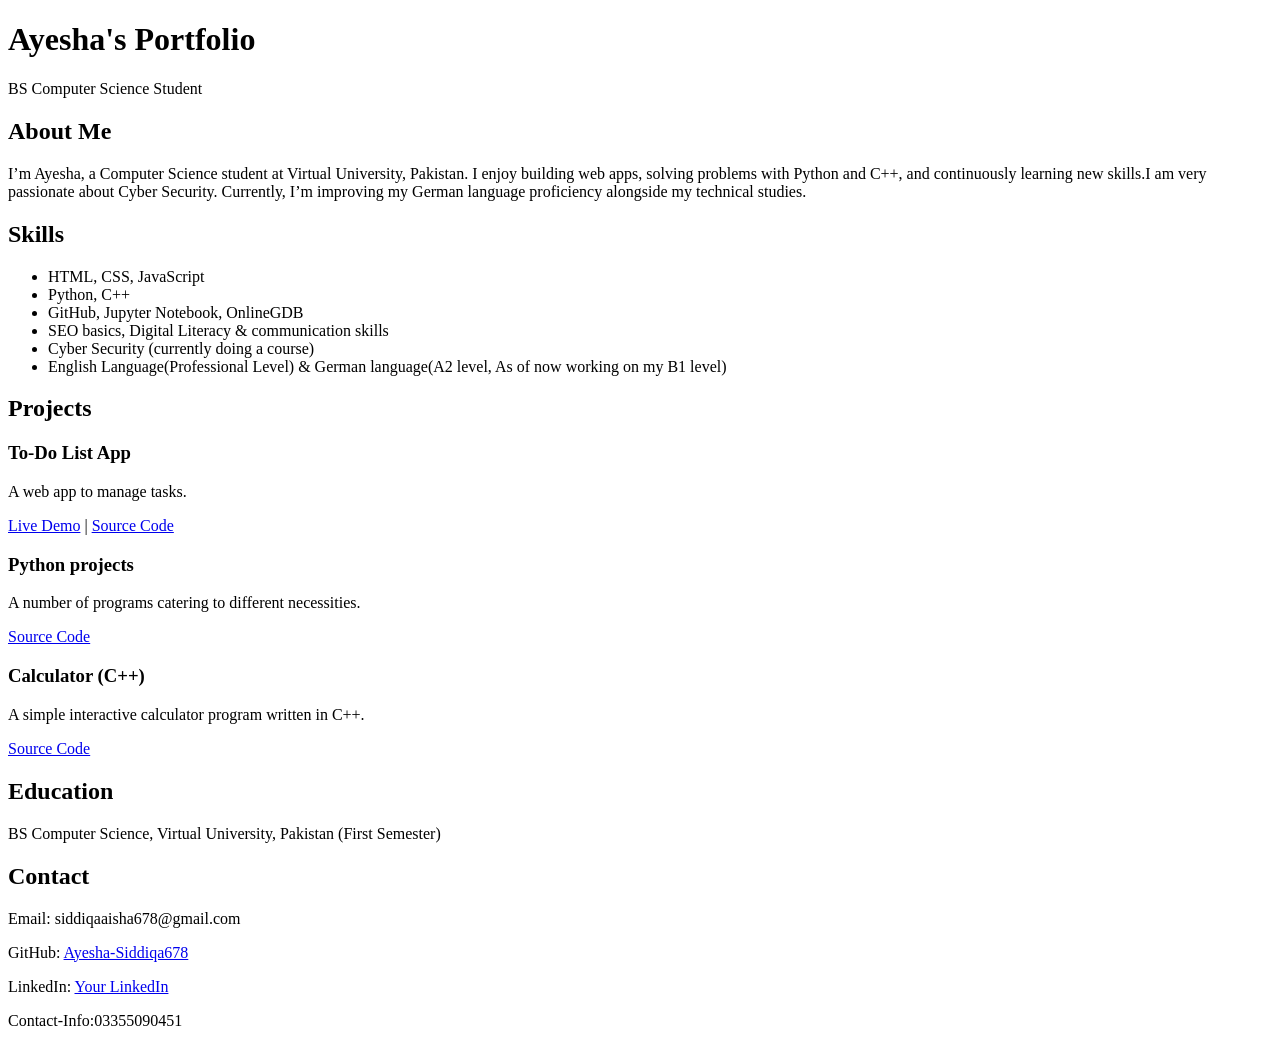
==== index.html @ d8ab42fb "Create index.html" ====
<!DOCTYPE html>
<html lang="en">
<head>
  <meta charset="UTF-8">
  <title>Ayesha Siddiqa's Portfolio</title>
  <link rel="stylesheet" href="style.css">
</head>
<body>
  <header>
    <h1>Ayesha's Portfolio</h1>
    <p>BS Computer Science Student</p>
  </header>

  <section id="about">
    <h2>About Me</h2>
    <p>I’m Ayesha, a Computer Science student at Virtual University, Pakistan. 
       I enjoy building web apps, solving problems with Python and C++, and continuously learning new skills.I am very passionate about Cyber Security. 
       Currently, I’m improving my German language proficiency alongside my technical studies.</p>
  </section>

  <section id="skills">
    <h2>Skills</h2>
    <ul>
      <li>HTML, CSS, JavaScript</li>
      <li>Python, C++</li>
      <li>GitHub, Jupyter Notebook, OnlineGDB</li>
      <li>SEO basics, Digital Literacy & communication skills</li>
      <li>Cyber Security (currently doing a course)</li>
      <li>English Language(Professional Level) & German language(A2 level, As of now working on my B1 level)</li>
    </ul>
  </section>

  <section id="projects">
    <h2>Projects</h2>
    <div class="project">
      <h3>To-Do List App</h3>
      <p>A web app to manage tasks.</p>
      <p><a href="https://Ayesha-Siddiqa678.github.io/to-do-list">Live Demo</a> | 
         <a href="https://github.com/Ayesha-Siddiqa678/to-do-list">Source Code</a></p>
    </div>

    <div class="project">
      <h3>Python projects</h3>
      <p>A number of programs catering to different necessities.</p>
      <p><a href="https://github.com/Ayesha-Siddiqa678/Python_projects">Source Code</a></p>
    </div>

    <div class="project">
      <h3>Calculator (C++)</h3>
      <p>A simple interactive calculator program written in C++.</p>
      <p><a href="https://github.com/Ayesha-Siddiqa678/calculator-cpp">Source Code</a></p>
    </div>
  </section>

  <section id="education">
    <h2>Education</h2>
    <p>BS Computer Science, Virtual University, Pakistan (First Semester)</p>
  </section>

  <section id="contact">
    <h2>Contact</h2>
    <p>Email: siddiqaaisha678@gmail.com</p>
    <p>GitHub: <a href="https://github.com/Ayesha-Siddiqa678">Ayesha-Siddiqa678</a></p>
    <p>LinkedIn: <a href="https://linkedin.com/in/ayesha-siddiqa-517304375/">Your LinkedIn</a></p>
    <p>Contact-Info:03355090451 </p>
  </section>
</body>
</html>
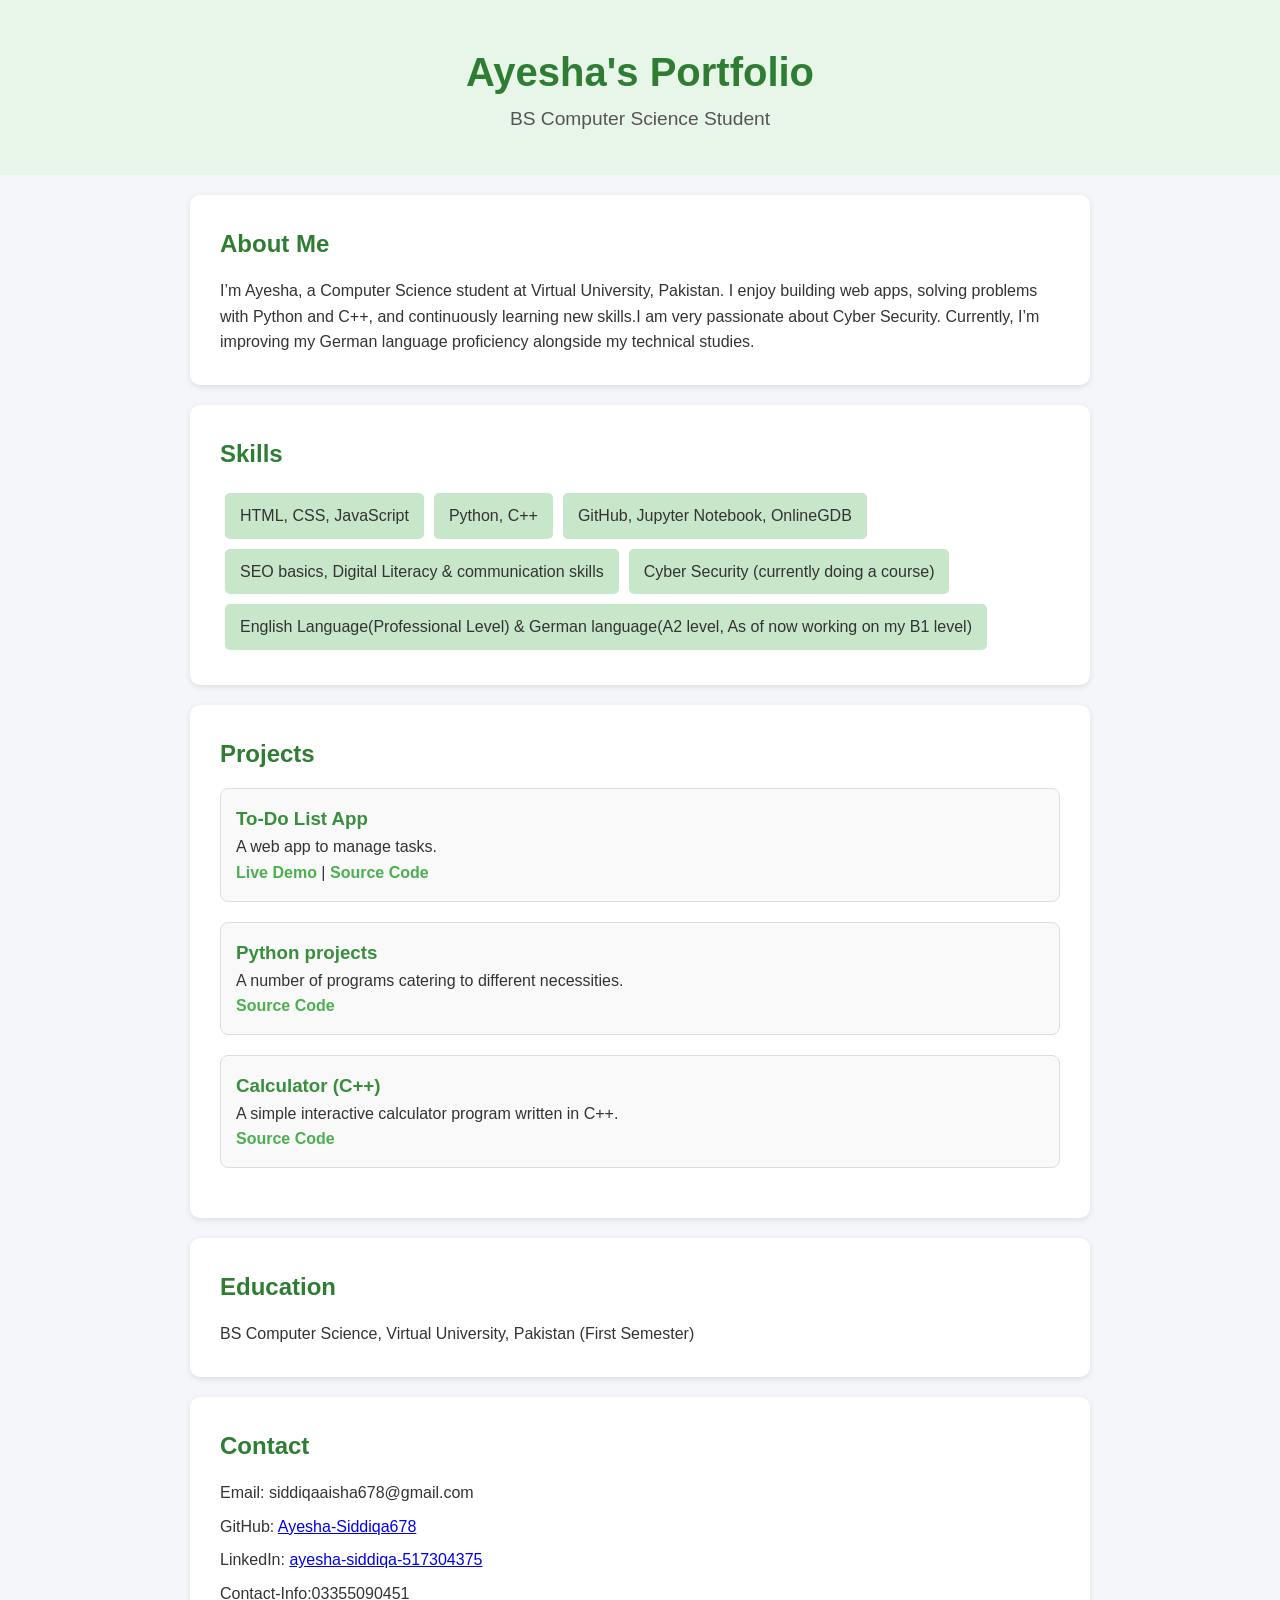
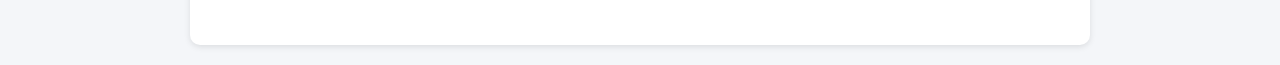
==== commit 72906cd8: "Update index.html" ====
--- a/index.html
+++ b/index.html
@@ -32,6 +32,7 @@
 
   <section id="projects">
     <h2>Projects</h2>
+    <div class="project-grid">
     <div class="project">
       <h3>To-Do List App</h3>
       <p>A web app to manage tasks.</p>
@@ -49,6 +50,7 @@
       <h3>Calculator (C++)</h3>
       <p>A simple interactive calculator program written in C++.</p>
       <p><a href="https://github.com/Ayesha-Siddiqa678/calculator-cpp">Source Code</a></p>
+      </div>    
     </div>
   </section>
 
@@ -61,7 +63,7 @@
     <h2>Contact</h2>
     <p>Email: siddiqaaisha678@gmail.com</p>
     <p>GitHub: <a href="https://github.com/Ayesha-Siddiqa678">Ayesha-Siddiqa678</a></p>
-    <p>LinkedIn: <a href="https://linkedin.com/in/ayesha-siddiqa-517304375/">Your LinkedIn</a></p>
+    <p>LinkedIn: <a href="https://linkedin.com/in/ayesha-siddiqa-517304375/">ayesha-siddiqa-517304375</a></p>
     <p>Contact-Info:03355090451 </p>
   </section>
 </body>
--- a/style.css
+++ b/style.css
@@ -0,0 +1,114 @@
+* {
+  margin: 0;
+  padding: 0;
+  box-sizing: border-box;
+}
+
+
+body {
+  font-family: 'Segoe UI', Arial, sans-serif;
+  background: #f4f6f9;
+  color: #333;
+  line-height: 1.6;
+}
+
+nav {
+  background: #4CAF50;
+  padding: 15px;
+  text-align: center;
+}
+
+nav a {
+  color: white;
+  margin: 0 15px;
+  text-decoration: none;
+  font-weight: bold;
+}
+
+nav a:hover {
+  text-decoration: underline;
+}
+
+header {
+  text-align: center;
+  padding: 40px 20px;
+  background: #e8f5e9;
+}
+
+header h1 {
+  font-size: 2.5em;
+  color: #2e7d32;
+}
+
+header p {
+  font-size: 1.2em;
+  color: #555;
+}
+
+section {
+  padding: 30px;
+  margin: 20px auto;
+  max-width: 900px;
+  background: white;
+  border-radius: 10px;
+  box-shadow: 0 2px 6px rgba(0,0,0,0.1);
+}
+
+section h2 {
+  color: #2e7d32;
+  margin-bottom: 15px;
+}
+
+#skills ul {
+  list-style: none;
+  display: flex;
+  flex-wrap: wrap;
+}
+
+#skills li {
+  background: #c8e6c9;
+  margin: 5px;
+  padding: 10px 15px;
+  border-radius: 5px;
+}
+
+.project {
+  background: #f9f9f9;
+  border: 1px solid #ddd;
+  border-radius: 8px;
+  padding: 15px;
+  margin-bottom: 20px;
+  transition: transform 0.2s;
+}
+
+.project:hover {
+  transform: scale(1.02);
+}
+
+.project h3 {
+  color: #388e3c;
+}
+
+.project a {
+  color: #4CAF50;
+  text-decoration: none;
+  font-weight: bold;
+}
+
+.project a:hover {
+  text-decoration: underline;
+}
+
+#contact p {
+  margin: 8px 0;
+}
+
+@media (max-width: 768px) {
+  nav {
+    display: flex;
+    flex-direction: column;
+  }
+  #skills ul {
+    flex-direction: column;
+  }
+}
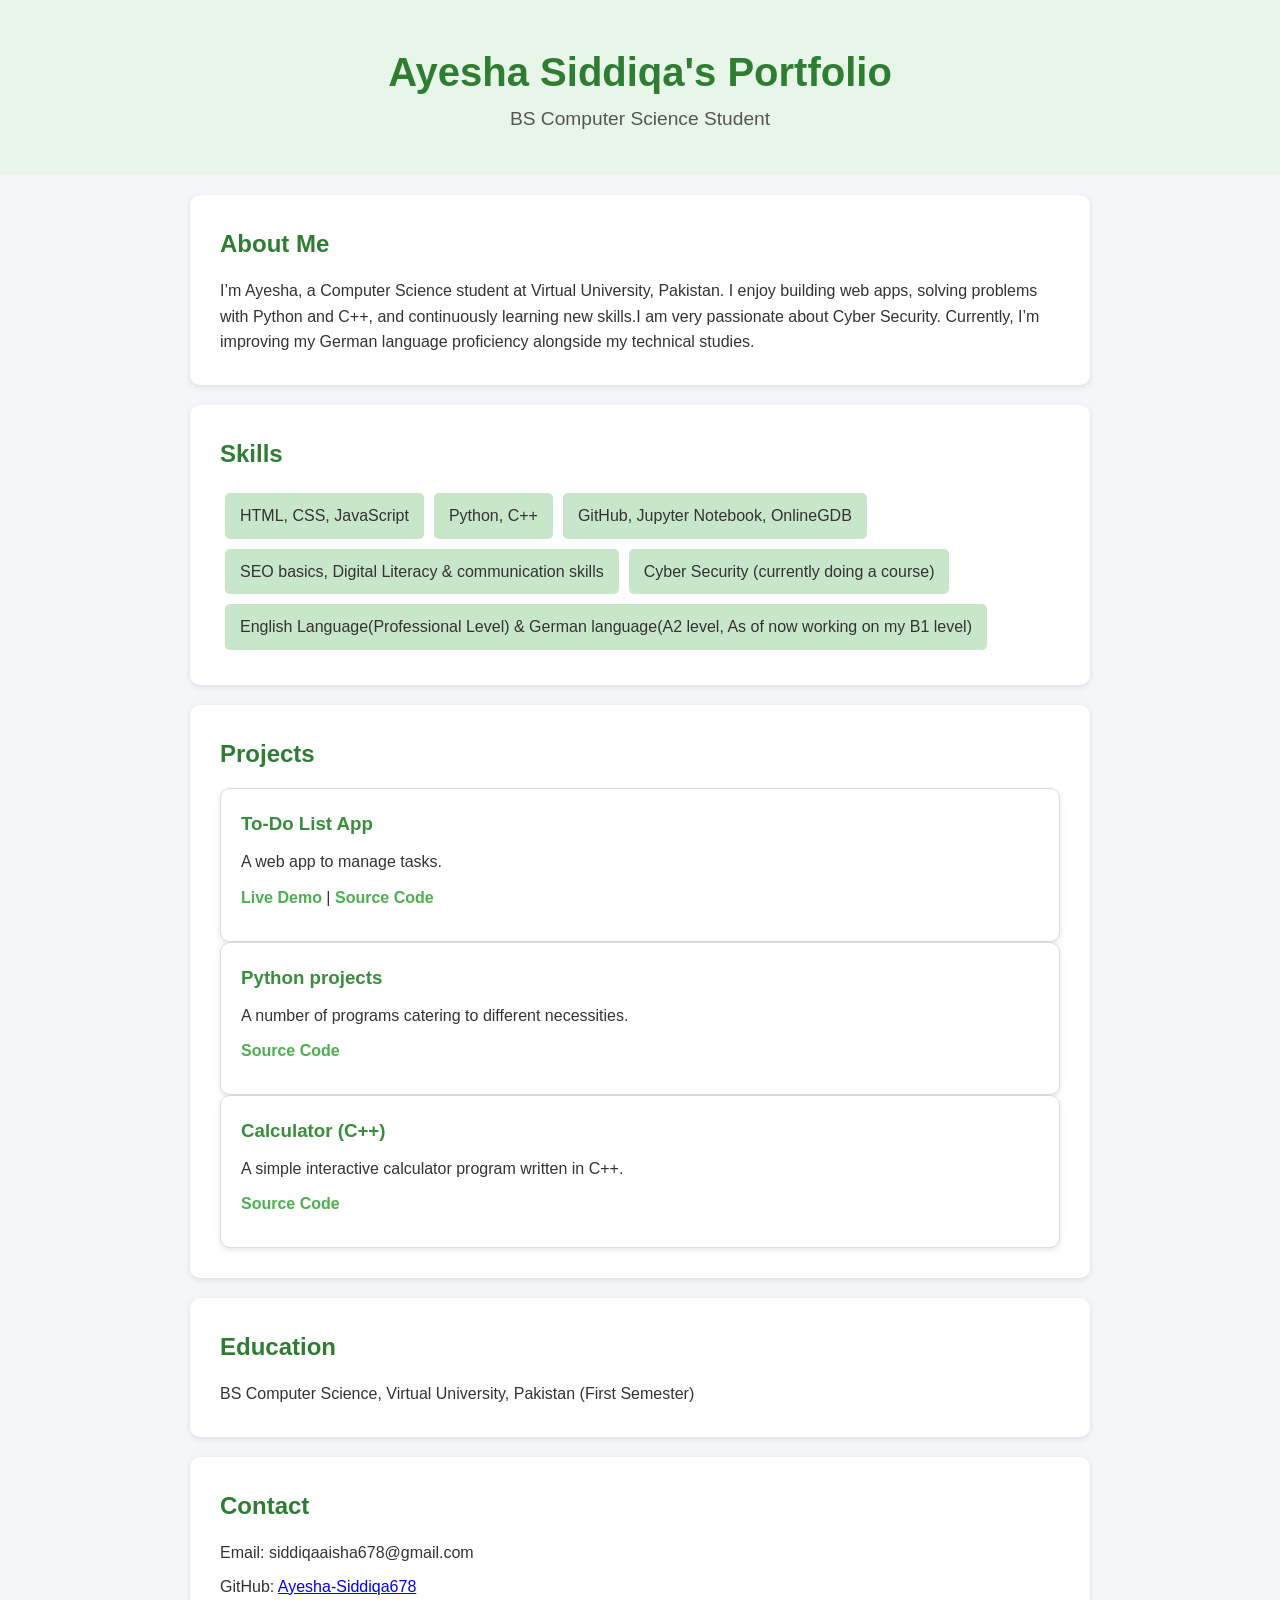
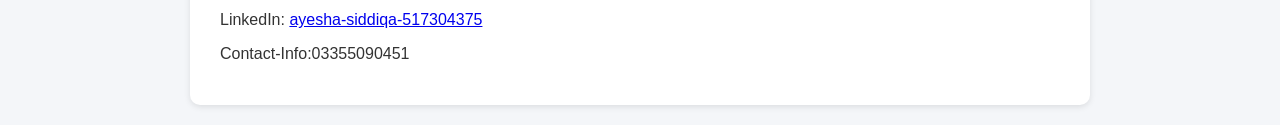
==== commit 15fc537c: "Update index.html" ====
--- a/index.html
+++ b/index.html
@@ -7,7 +7,7 @@
 </head>
 <body>
   <header>
-    <h1>Ayesha's Portfolio</h1>
+    <h1>Ayesha Siddiqa's Portfolio</h1>
     <p>BS Computer Science Student</p>
   </header>
 
--- a/style.css
+++ b/style.css
@@ -71,22 +71,32 @@
   padding: 10px 15px;
   border-radius: 5px;
 }
+.projects-grid {
+  display: grid; 
+  grid-template-columns: repeat(auto-fit, minmax(280px, 1fr)); 
+  gap: 20px; 
+  margin-top: 20px; }
 
 .project {
-  background: #f9f9f9;
+  background: #ffffff;
   border: 1px solid #ddd;
-  border-radius: 8px;
-  padding: 15px;
-  margin-bottom: 20px;
-  transition: transform 0.2s;
+  border-radius: 10px;
+  padding: 20px;
+  box-shadow: 0 2px 6px rgba(0,0,0,0.1);
+  transition: transform 0.2s, box-shadow 0.2s;
 }
 
 .project:hover {
-  transform: scale(1.02);
+  transform: translateY(-5px);
+  box-shadow: 0 4px 12px rgba(0,0,0,0.15);
 }
 
 .project h3 {
   color: #388e3c;
+  margin-bottom: 10px;
+}
+.project p{
+  margin-bottom: 10px
 }
 
 .project a {
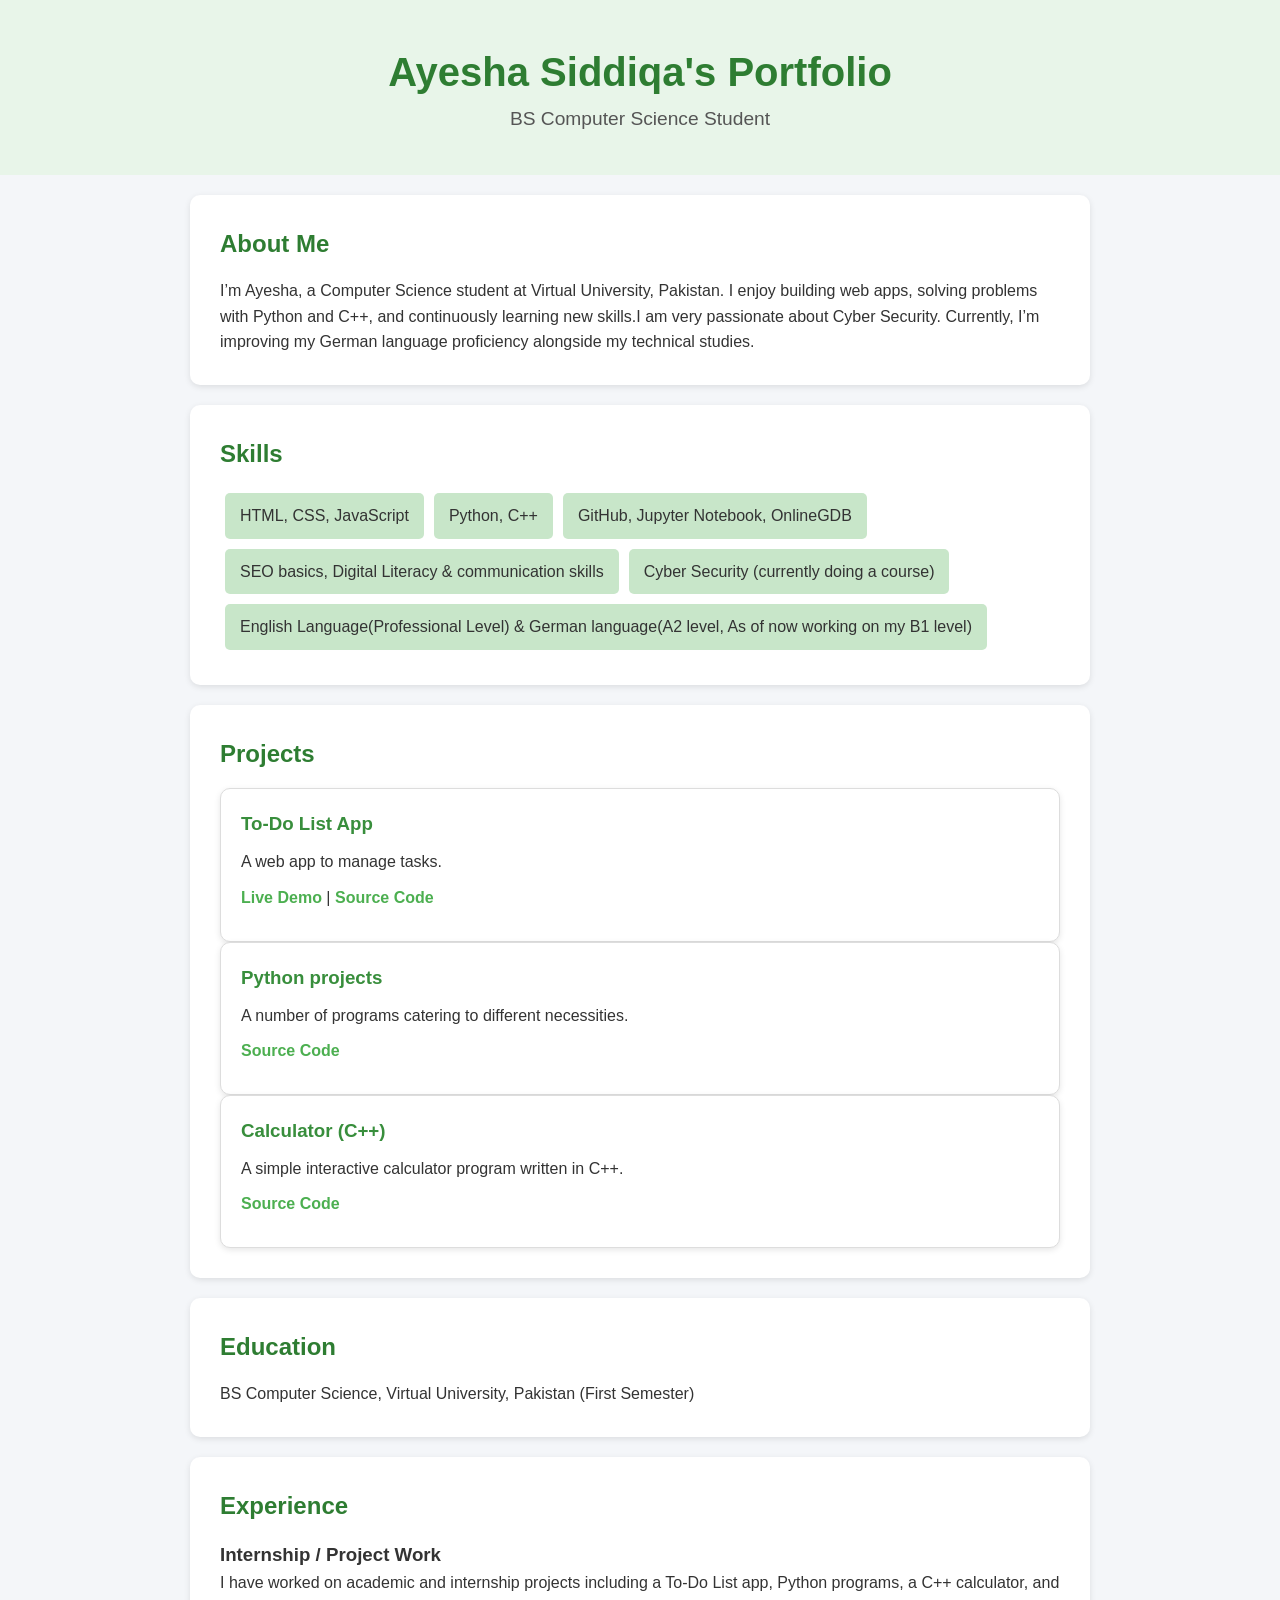
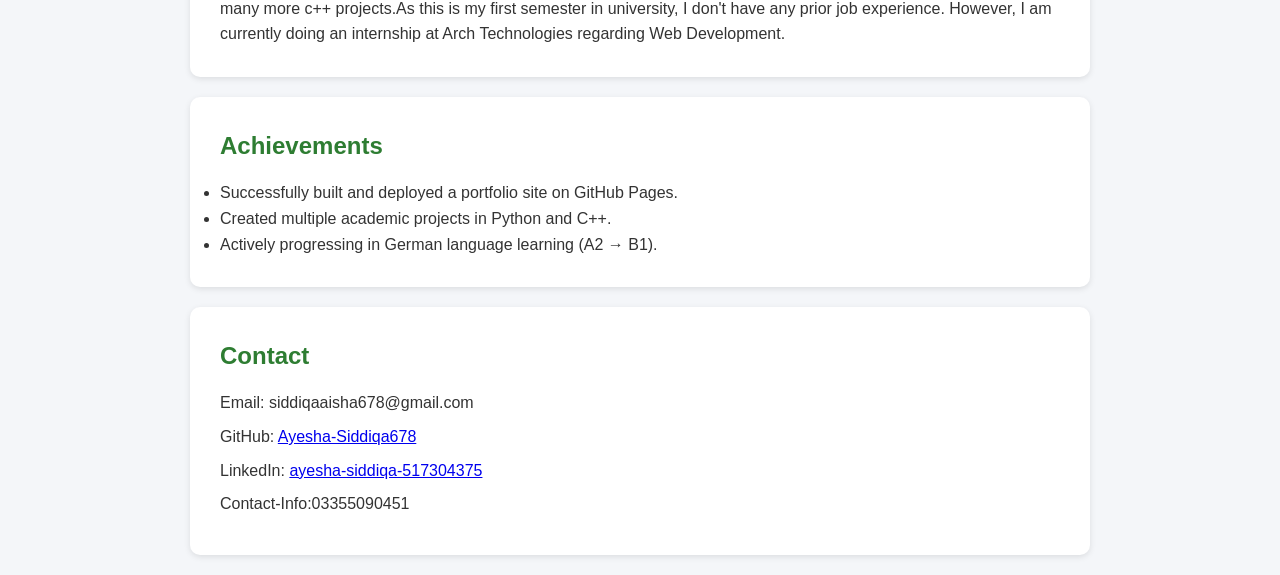
==== commit 387234aa: "Update index.html" ====
--- a/index.html
+++ b/index.html
@@ -58,6 +58,25 @@
     <h2>Education</h2>
     <p>BS Computer Science, Virtual University, Pakistan (First Semester)</p>
   </section>
+ 
+  <section id="experience">
+  <h2>Experience</h2>
+  <div class="experience-item">
+    <h3>Internship / Project Work</h3>
+    <p>I have worked on academic and internship projects including a To-Do List app, Python programs, a C++ calculator, and many more c++ projects.As this is my first semester in university, I don't have any prior job experience. However, I am currently doing an internship at Arch Technologies regarding Web Development.</p>
+  </div>
+
+  </section>
+
+<section id="achievements">
+  <h2>Achievements</h2>
+  <ul>
+    <li>Successfully built and deployed a portfolio site on GitHub Pages.</li>
+    <li>Created multiple academic projects in Python and C++.</li>
+    <li>Actively progressing in German language learning (A2 → B1).</li>
+  </ul>
+</section>
+
 
   <section id="contact">
     <h2>Contact</h2>
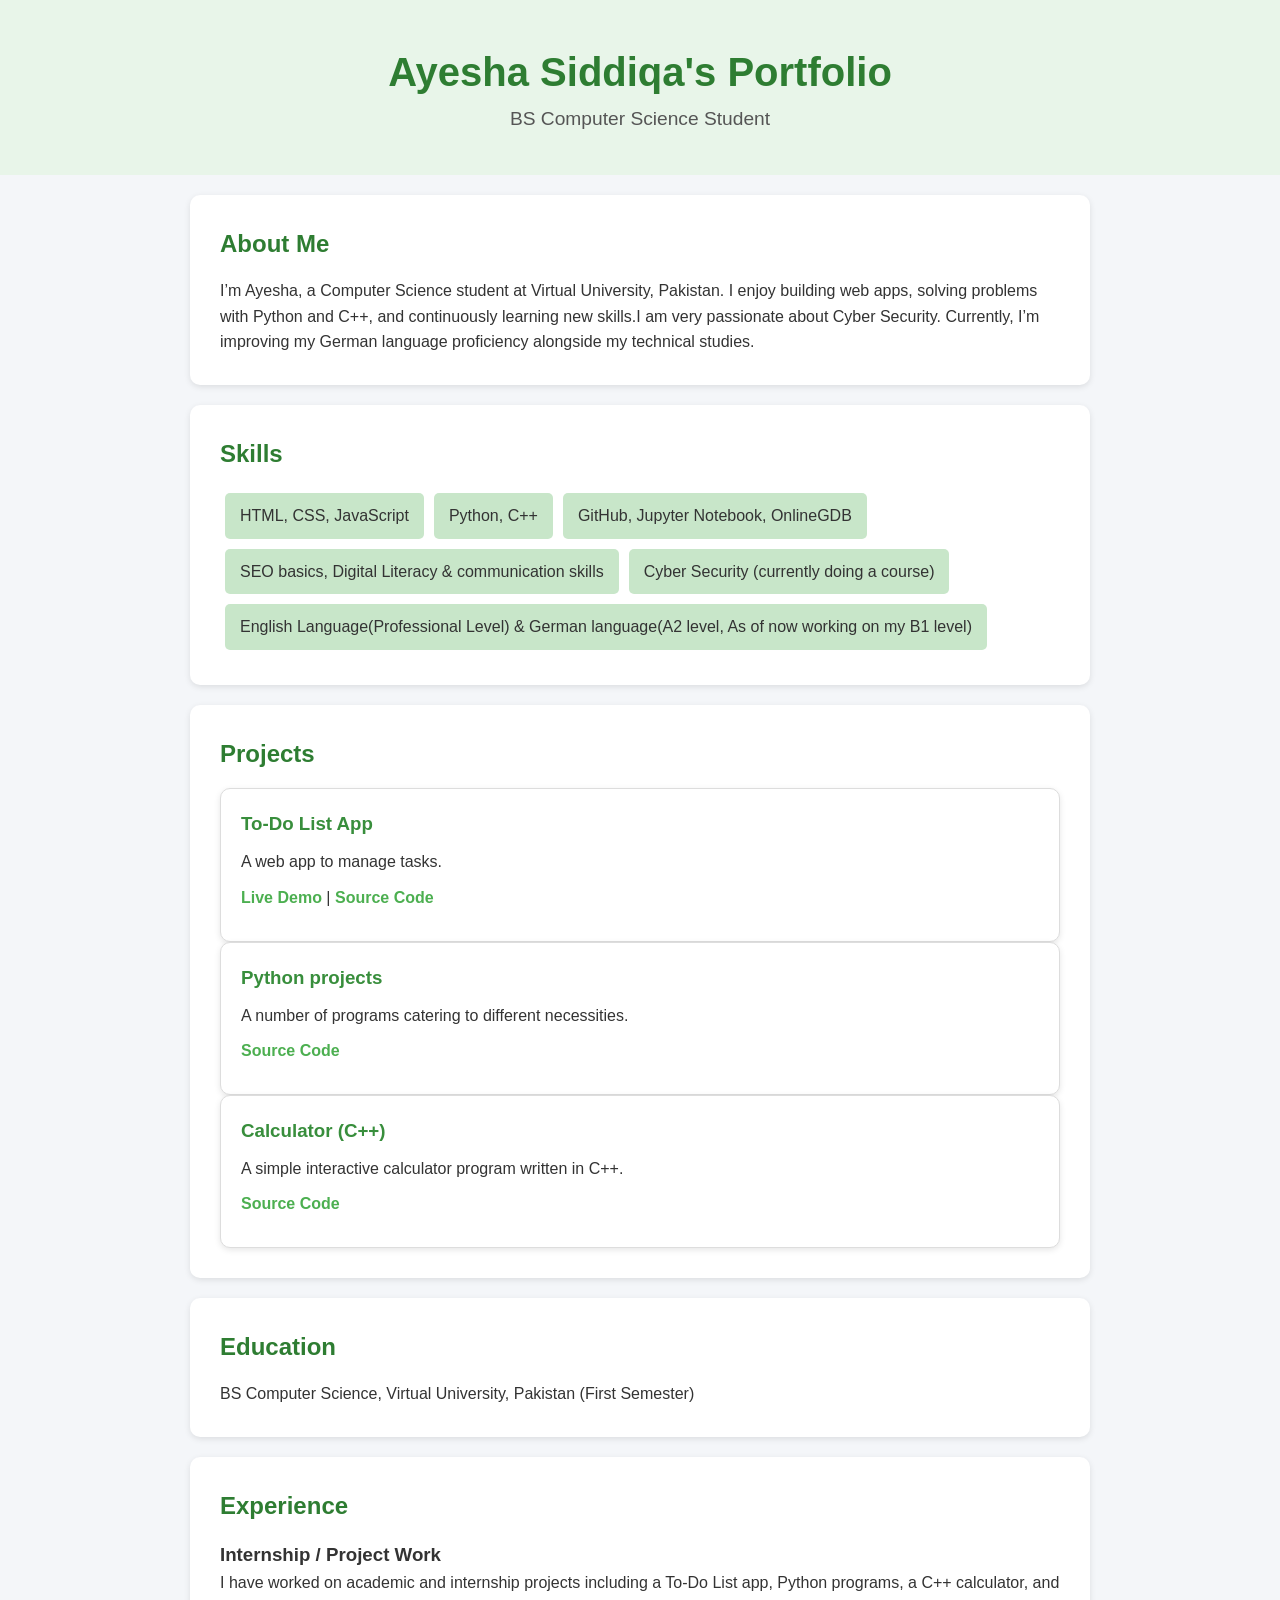
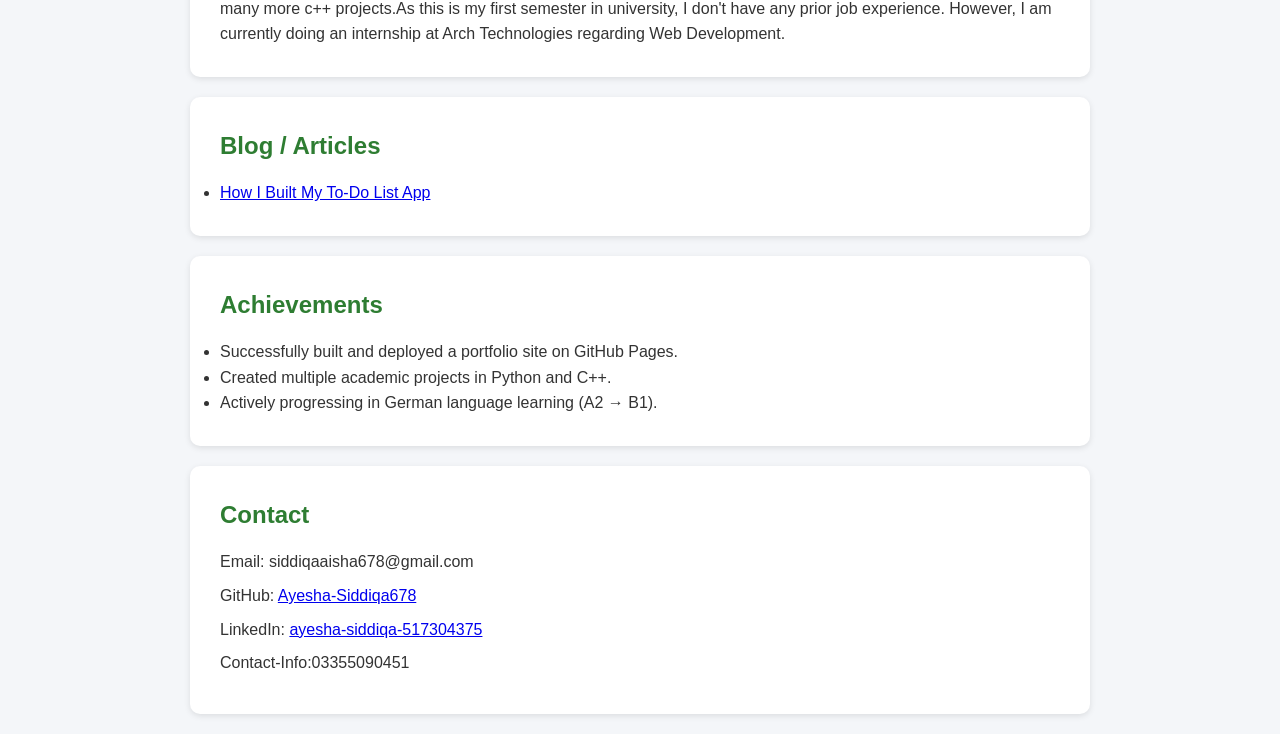
==== commit 30d8deb8: "Update index.html" ====
--- a/index.html
+++ b/index.html
@@ -65,8 +65,15 @@
     <h3>Internship / Project Work</h3>
     <p>I have worked on academic and internship projects including a To-Do List app, Python programs, a C++ calculator, and many more c++ projects.As this is my first semester in university, I don't have any prior job experience. However, I am currently doing an internship at Arch Technologies regarding Web Development.</p>
   </div>
+ </section>
+ 
+  <section id="blog">
+  <h2>Blog / Articles</h2>
+  <ul>
+    <li><a href="blog1.html">How I Built My To-Do List App</a></li>
+  </ul>
+</section>
 
-  </section>
 
 <section id="achievements">
   <h2>Achievements</h2>
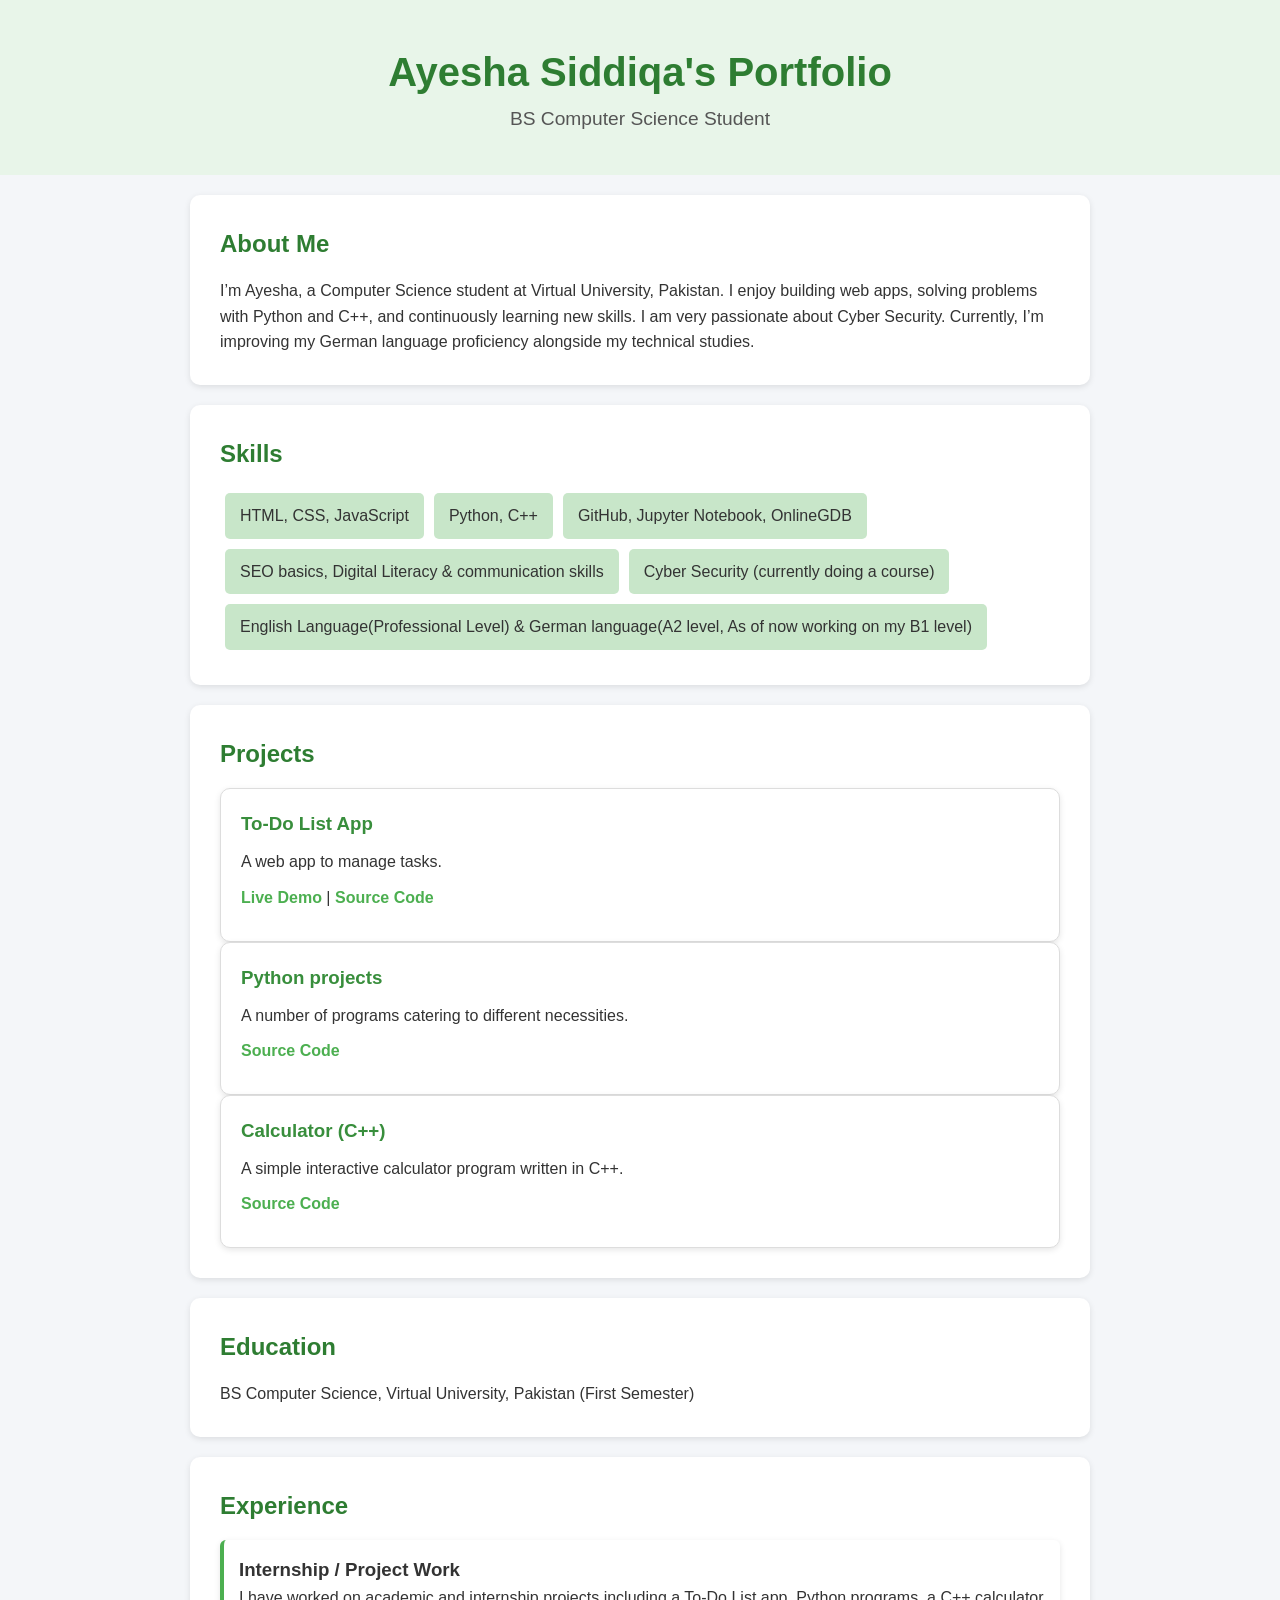
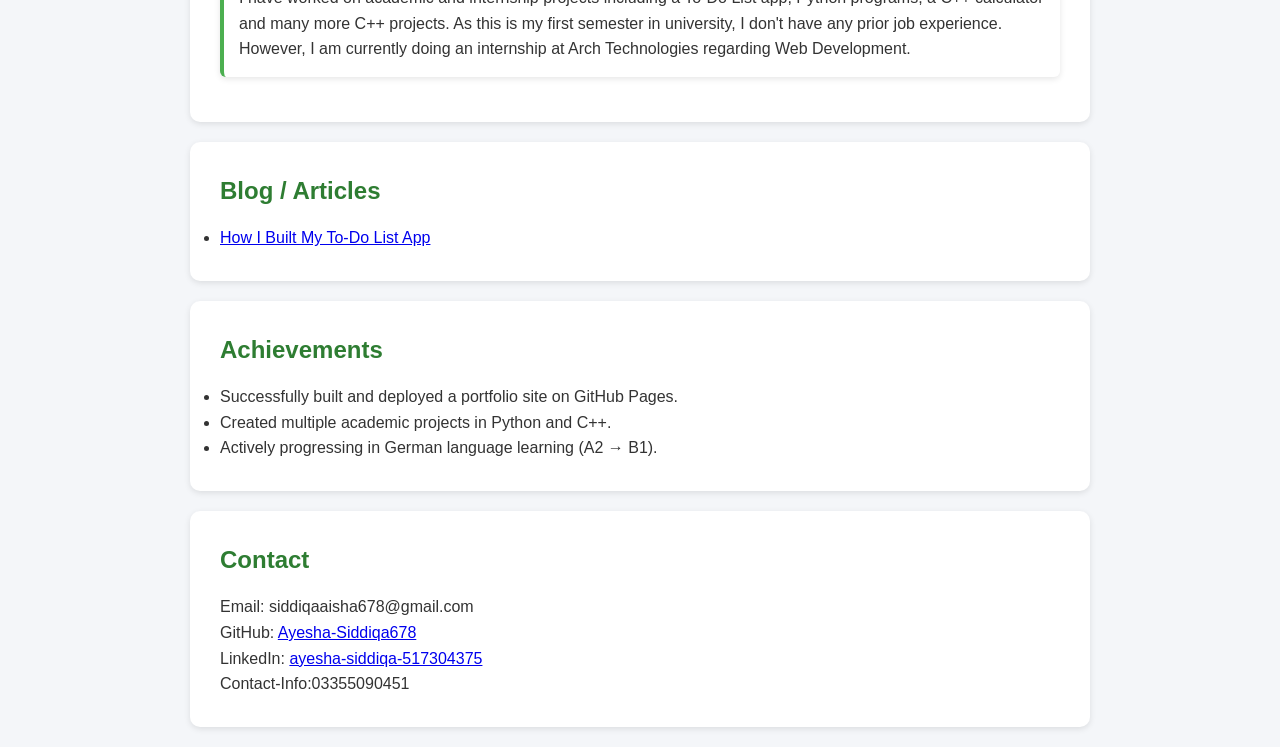
==== commit 811b8507: "Update index.html" ====
--- a/index.html
+++ b/index.html
@@ -14,7 +14,7 @@
   <section id="about">
     <h2>About Me</h2>
     <p>I’m Ayesha, a Computer Science student at Virtual University, Pakistan. 
-       I enjoy building web apps, solving problems with Python and C++, and continuously learning new skills.I am very passionate about Cyber Security. 
+       I enjoy building web apps, solving problems with Python and C++, and continuously learning new skills. I am very passionate about Cyber Security. 
        Currently, I’m improving my German language proficiency alongside my technical studies.</p>
   </section>
 
@@ -63,7 +63,7 @@
   <h2>Experience</h2>
   <div class="experience-item">
     <h3>Internship / Project Work</h3>
-    <p>I have worked on academic and internship projects including a To-Do List app, Python programs, a C++ calculator, and many more c++ projects.As this is my first semester in university, I don't have any prior job experience. However, I am currently doing an internship at Arch Technologies regarding Web Development.</p>
+    <p>I have worked on academic and internship projects including a To-Do List app, Python programs, a C++ calculator and many more C++ projects. As this is my first semester in university, I don't have any prior job experience. However, I am currently doing an internship at Arch Technologies regarding Web Development.</p>
   </div>
  </section>
  
--- a/style.css
+++ b/style.css
@@ -108,7 +108,50 @@
 .project a:hover {
   text-decoration: underline;
 }
+#experience .experience-item {
+  background: #ffffff; 
+  border-left: 4px solid #4CAF50;
+  padding: 15px;
+  margin-bottom: 15px;
+  border-radius: 6px; 
+  box-shadow: 0 2px 6px rgba(0,0,0,0.1);
 
+  #blog ul { 
+    list-style: none; 
+     padding: 0;
+  }
+ 
+  #blog li {
+    margin: 8px 0; 
+  }
+#blog a {
+  color: #4CAF50; 
+  text-decoration: none; 
+  font-weight: bold; 
+}
+#blog a:hover { 
+    text-decoration: underline; 
+}
+ #achievements ul { 
+   list-style: disc;
+   padding-left: 20px; 
+}
+  #achievements li { 
+    margin: 8px 0;
+}
+  #blog-article { 
+    max-width: 800px; 
+    margin: 40px auto; 
+    background: #ffffff;
+    padding: 30px; 
+    border-radius: 10px; 
+    box-shadow: 0 2px 6px rgba(0,0,0,0.1);
+}
+  #blog-article h1 {
+    color: #2e7d32; 
+    margin-bottom: 20px
+  }
+  
 #contact p {
   margin: 8px 0;
 }
